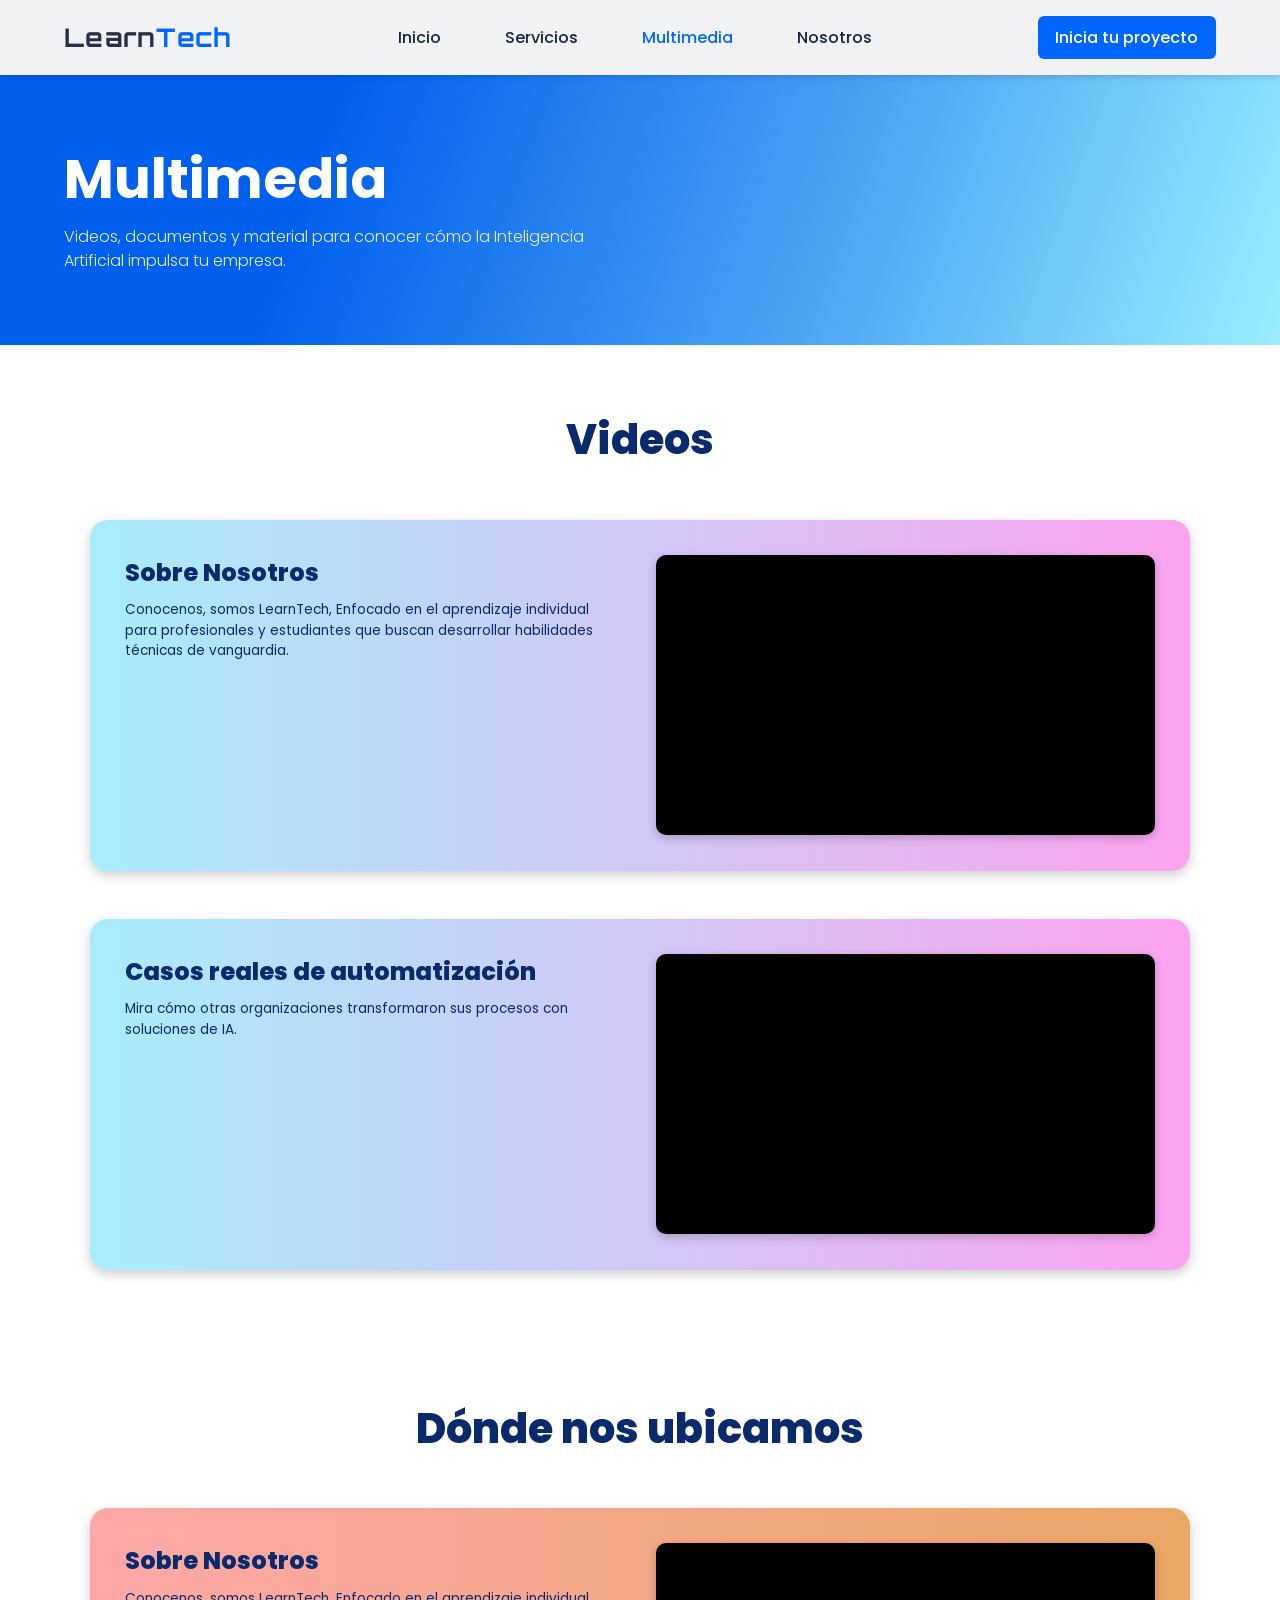
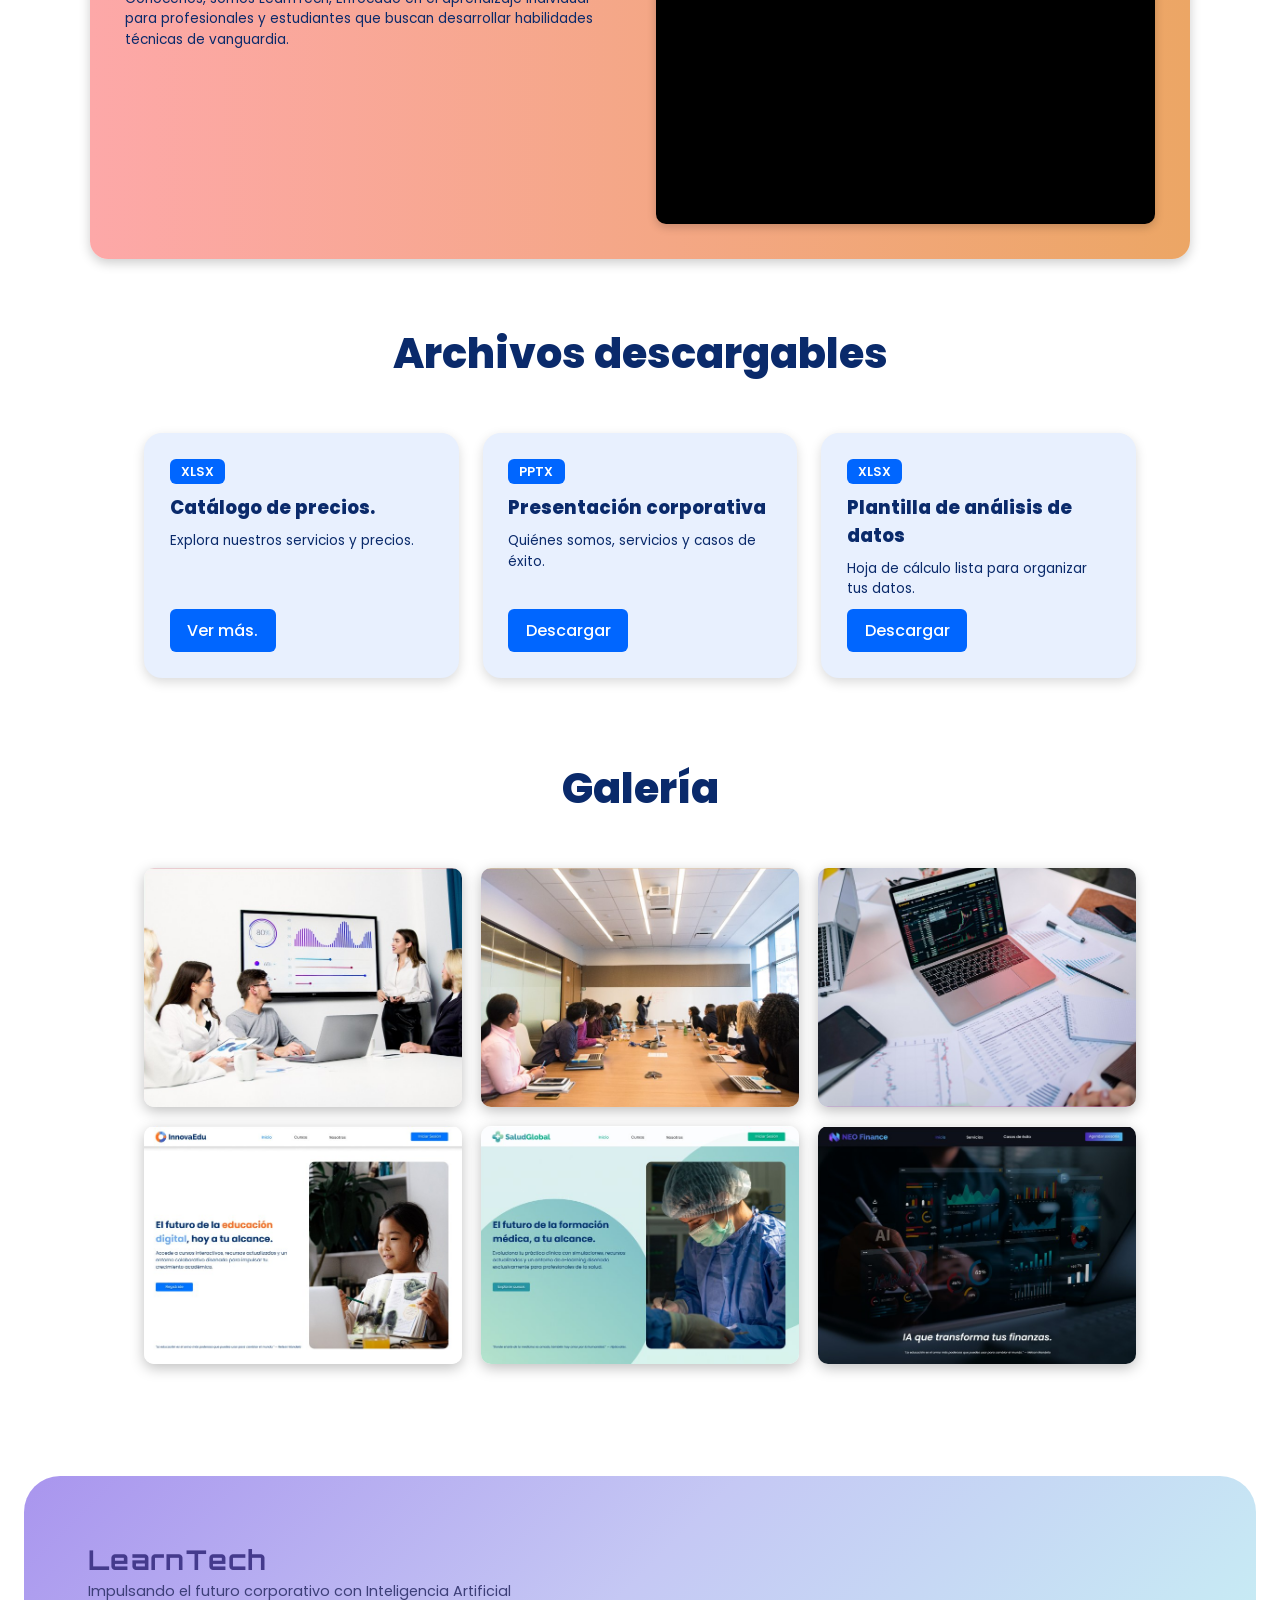
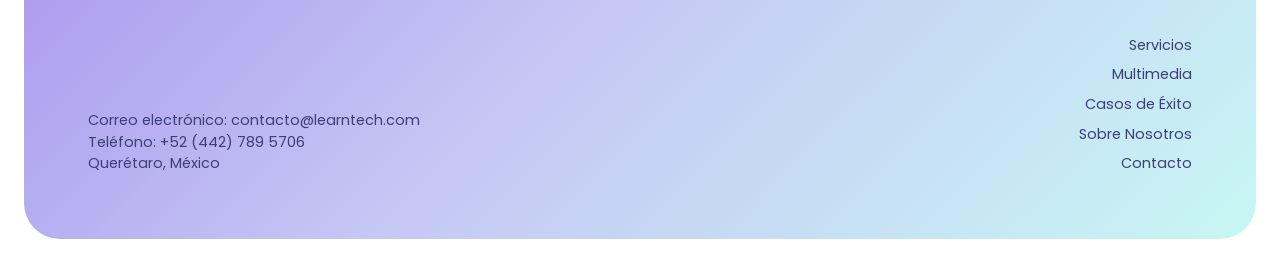
==== multimedia.html @ 66c10728 "TestN1" ====
<!DOCTYPE html>
<html lang="es"><head><meta charset="UTF-8"><meta name="viewport" content="width=device-width, initial-scale=1">
<title>Multimedia | LearnTech</title>
<link rel="preconnect" href="https://fonts.googleapis.com"><link rel="preconnect" href="https://fonts.gstatic.com" crossorigin>
<link href="https://fonts.googleapis.com/css2?family=Orbitron:wght@600;700&family=Poppins:wght@300;400;500;600;700;800&display=swap" rel="stylesheet">
<link rel="stylesheet" href="styles.css">
<script src="menu.js" defer></script></head>
<body>
<header>
  <a href="index.html" class="logo" aria-label="LearnTech, inicio">Learn<span>Tech</span></a>
  <button type="button" class="menu-btn" aria-label="Abrir menú" aria-expanded="false" aria-controls="menu"><span class="barras"></span></button>
  <div class="menu" id="menu">
    <nav aria-label="Principal"><a href="index.html">Inicio</a><a href="servicios.html">Servicios</a><a href="multimedia.html" class="activo">Multimedia</a><a href="index.html#nosotros">Nosotros</a></nav>
    <a href="agendar.html" class="btn">Inicia tu proyecto</a>
  </div>
</header>
<main>
<section class="hero-mm"><h1>Multimedia</h1><p>Videos, documentos y material para conocer cómo la Inteligencia Artificial impulsa tu empresa.</p></section>
<section class="servicios"><h2>Videos</h2>
<article class="servicio s3"><div><h3>Sobre Nosotros</h3><p>Conocenos, somos LearnTech, Enfocado en el aprendizaje individual para profesionales y estudiantes que buscan desarrollar habilidades técnicas de vanguardia.</p></div>
<div class="video"><iframe width="560" height="315" src="https://www.youtube.com/embed/Zncl08dkzGE?si=xLGqTXeInLRMfSJC" title="YouTube video player" frameborder="0" allow="accelerometer; autoplay; clipboard-write; encrypted-media; gyroscope; picture-in-picture; web-share" referrerpolicy="strict-origin-when-cross-origin" allowfullscreen></iframe></div></article>
<article class="servicio s3"><div><h3>Casos reales de automatización</h3><p>Mira cómo otras organizaciones transformaron sus procesos con soluciones de IA.</p></div>
<div class="video"><iframe src="https://www.youtube-nocookie.com/embed/VIDEO_ID_2" title="Video 2: Casos reales de automatización" loading="lazy" allow="accelerometer; encrypted-media; gyroscope; picture-in-picture" referrerpolicy="strict-origin-when-cross-origin" allowfullscreen></iframe></div></article>
</section>

<section class="servicios"><h2>Dónde nos ubicamos</h2>
<article class="servicio s2"><div><h3>Sobre Nosotros</h3><p>Conocenos, somos LearnTech, Enfocado en el aprendizaje individual para profesionales y estudiantes que buscan desarrollar habilidades técnicas de vanguardia.</p></div>
<div class="video"><iframe src="https://www.google.com/maps/embed?pb=!1m14!1m12!1m3!1d1616.3236265290393!2d-100.41390060676412!3d20.59427122419647!2m3!1f0!2f0!3f0!3m2!1i1024!2i768!4f13.1!5e0!3m2!1ses-419!2smx!4v1795124827317!5m2!1ses-419!2smx" width="400" height="300" style="border:0;" allowfullscreen="" loading="lazy" referrerpolicy="strict-origin-when-cross-origin"></iframe></div></article>

<section class="archivos"><h2>Archivos descargables</h2><div class="archivos-grid">
<article class="archivo"><span class="tipo">XLSX</span><h3>Catálogo de precios.</h3><p>Explora nuestros servicios y precios.</p><a class="btn" href="https://docs.google.com/spreadsheets/d/e/2PACX-1vR2BFp02cAA7509Tayd8s0z15B3Dk0edvCP9NL9uPC6mtkfZIy1rvbwa7gojE8yS9ogKK5jCuwJ_uyF/pubhtml" download>Ver más.</a></article>
<article class="archivo"><span class="tipo">PPTX</span><h3>Presentación corporativa</h3><p>Quiénes somos, servicios y casos de éxito.</p><a class="btn" href="archivos/presentacion-learntech.pptx" download>Descargar</a></article>
<article class="archivo"><span class="tipo">XLSX</span><h3>Plantilla de análisis de datos</h3><p>Hoja de cálculo lista para organizar tus datos.</p><a class="btn" href="archivos/plantilla-datos.xlsx" download>Descargar</a></article>
</div></section>
<section class="galeria-sec"><h2>Galería</h2><div class="galeria">
<img src="img/serv-cursos.jpg" alt="Equipo revisando gráficas en una sala de juntas" loading="lazy">
<img src="img/serv-corp.jpg" alt="Capacitación en una sala de juntas" loading="lazy">
<img src="img/serv-consultoria.jpg" alt="Laptop con gráficas y documentos" loading="lazy">
<img src="img/caso-innovaedu.jpg" alt="Sitio de InnovaEdu" loading="lazy">
<img src="img/caso-saludglobal.jpg" alt="Sitio de SaludGlobal" loading="lazy">
<img src="img/caso-neofinance.jpg" alt="Sitio de NEO Finance" loading="lazy">
</div></section>
</main>
<footer id="contacto">
  <div><p class="logo">LearnTech</p><p class="tagline">Impulsando el futuro corporativo con Inteligencia Artificial</p></div>
  <div class="pie">
    <address><p>Correo electrónico: <a href="mailto:contacto@learntech.com">contacto@learntech.com</a></p><p>Teléfono: +52 (442) 789 5706</p><p>Querétaro, México</p></address>
    <ul><li><a href="servicios.html">Servicios</a></li><li><a href="multimedia.html">Multimedia</a></li><li><a href="index.html#casos">Casos de Éxito</a></li><li><a href="index.html#nosotros">Sobre Nosotros</a></li><li><a href="agendar.html">Contacto</a></li></ul>
  </div>
</footer>
</body></html>
---- styles.css ----
/* ===== Variables ===== */
:root{--azul:#0066ff;--azul-claro:#2f8cff;--marino:#0a2a6b;--texto:#1c2540;--campo:#e8f0fe;--suave:#cfe0ff}
*{box-sizing:border-box;margin:0;padding:0}
body{font-family:'Poppins',system-ui,sans-serif;color:var(--texto);background:#fff;line-height:1.5}
a{text-decoration:none;color:inherit}
img{max-width:100%}
:focus-visible{outline:3px solid var(--azul);outline-offset:3px}
h2{font-size:clamp(1.8rem,4vw,2.6rem);font-weight:800;text-align:center;color:var(--marino)}
.logo{font-family:'Orbitron',sans-serif;font-weight:700;letter-spacing:.05em;color:#2a2f45}
.logo span{color:var(--azul)}
.btn{display:inline-flex;align-items:center;gap:.6rem;background:var(--azul);color:#fff;padding:.6rem 1.1rem;border-radius:6px;font-weight:500;transition:background .2s}
.btn:hover{background:#0050cc}
.btn-claro{background:#cfe0ff;color:var(--marino)}
.btn-claro:hover{background:#fff}

/* ===== Header ===== */
header{position:sticky;top:0;z-index:10;display:flex;align-items:center;justify-content:space-between;padding:1rem clamp(1rem,5vw,4rem);background:#f1f2f4;box-shadow:0 2px 6px rgba(0,0,0,.15)}
header .logo{font-size:1.6rem}
nav{display:flex;gap:clamp(1.5rem,5vw,4.5rem);font-weight:500}
nav a:hover,nav a.activo{color:var(--azul)}
.menu{display:contents}
.menu-btn{display:none;position:relative;width:44px;height:44px;border:0;background:none;cursor:pointer;border-radius:8px}
.barras,.barras::before,.barras::after{display:block;width:24px;height:3px;border-radius:2px;background:var(--marino);transition:transform .25s,top .25s,background .2s}
.barras{position:absolute;top:20px;left:10px}
.barras::before,.barras::after{content:"";position:absolute;left:0}
.barras::before{top:-8px}
.barras::after{top:8px}
.menu-btn[aria-expanded="true"] .barras{background:transparent}
.menu-btn[aria-expanded="true"] .barras::before{top:0;transform:rotate(45deg)}
.menu-btn[aria-expanded="true"] .barras::after{top:0;transform:rotate(-45deg)}

/* ===== Inicio ===== */
.hero{min-height:min(88vh,900px);
    margin:1.5rem;
    border-radius:20px;
    display:flex;
    align-items:flex-end;
    padding:clamp(1.5rem,4vw,2.5rem);
    background-image:url("img/pexels-googledeepmind-17485706.jpg");
    background-repeat:no-repeat;
    background-position:center center; 
    background-size: cover;     
}
.hero-texto{max-width:34rem}
.hero h1{font-size:clamp(1.8rem,4vw,2.5rem);font-weight:700;line-height:1.2;color:var(--marino)}
.hero p{font-size:clamp(1.1rem,2.2vw,1.5rem);margin:1rem 0 1.2rem;font-weight:300}
.casos{padding:4rem clamp(1rem,8vw,5rem)}
.casos-grid{display:grid;grid-template-columns:repeat(2,1fr);gap:2rem;max-width:1100px;margin:3rem auto 0}
.casos-grid img{width:100%;height:auto;display:block;border-radius:10px;box-shadow:0 4px 14px rgba(0,0,0,.25)}
.banda{height:clamp(90px,11vw,125px);margin-top:3rem;background:url("img/banda.jpg") center/cover,var(--azul)}
.equipo{padding:4.5rem clamp(1rem,8vw,5rem) 3rem}
.equipo-grid{display:flex;flex-wrap:wrap;justify-content:space-between;gap:2rem;max-width:1100px;margin:3.5rem auto 0}
.persona{width:150px;text-align:center}
.persona img{width:132px;height:132px;border-radius:50%;object-fit:cover;display:block;margin:0 auto}
.persona h3{margin-top:1rem;font-size:1.15rem;font-weight:600;color:var(--marino)}
.persona p{font-size:.85rem;line-height:1.3}

/* ===== Servicios ===== */
.hero-serv{display:flex;align-items:center;justify-content:space-between;gap:2rem;padding:clamp(2rem,6vw,4rem);min-height:900px;color:#fff;background:linear-gradient(110deg,#0060ee 25%,#4aa5f5 65%,#9aeeff)}
.hero-serv h1{font-size:clamp(2rem,5vw,3.4rem);line-height:1.2;font-weight:700}
.hero-serv p{font-weight:300;margin:1rem 0 2.5rem;opacity:.9}
.robot{width:min(420px,42vw);-webkit-mask-image:radial-gradient(closest-side,#000 68%,transparent);mask-image:radial-gradient(closest-side,#000 68%,transparent)}
.servicios{padding:4rem clamp(1rem,6vw,4.5rem)}
.servicio{display:grid;grid-template-columns:1fr 1fr;gap:2rem;align-items:start;max-width:1100px;margin:3rem auto 0;padding:2.2rem 2.2rem;border-radius:18px;box-shadow:0 4px 12px rgba(0,0,0,.2);color:var(--marino)}
.servicio h3{font-size:1.5rem;font-weight:800}
.servicio p{font-size:.85rem;margin:.6rem 0 1.6rem}
.servicio ul{list-style:none;display:grid;gap:.9rem;padding-left:1.5rem;font-weight:600;font-size:.95rem}
.servicio li::before{content:"• "}
.servicio>img{width:100%;border-radius:10px;box-shadow:0 3px 10px rgba(0,0,0,.2);display:block}
.s1{background:linear-gradient(90deg,#a8c6f8,#ffa5a5)}
.s2{background:linear-gradient(90deg,#fda8a8,#eca665)}
.s3{background:linear-gradient(90deg,#a8ecfb,#d4c4f5 55%,#fca3f0)}

/* ===== Agendar ===== */
.agendar{display:grid;grid-template-columns:minmax(220px,437px) 1fr;gap:clamp(1.5rem,5vw,4rem);padding:clamp(1.5rem,5vw,4rem) clamp(1rem,5vw,4rem)}
.foto{width:100%;height:100%;max-height:850px;object-fit:cover;border-radius:20px}
.agendar h1{font-size:clamp(1.6rem,3vw,2rem);font-weight:800;color:var(--marino);line-height:1.2}
.sub{color:var(--marino);font-size:.9rem;margin-bottom:2.2rem}
.agendar-grid{display:grid;grid-template-columns:minmax(0,330px) 1fr;gap:clamp(1.5rem,4vw,4.5rem);align-items:start}
form label,legend{display:block;font-size:.9rem;color:var(--marino);margin-top:.9rem;font-weight:500}
form input:not([type=radio]){width:100%;height:37px;border:0;border-radius:3px;background:var(--campo);padding:0 .7rem;font:inherit;margin-top:.2rem}
.tel{display:flex;align-items:center;background:var(--campo);border-radius:3px;margin-top:.2rem;padding-left:.6rem;gap:.5rem}
.tel .lada{color:#6c9cf0;border-left:1px solid #b9cff7;padding-left:.7rem;white-space:nowrap}
.pais{position:relative}
.pais>button{display:flex;align-items:center;gap:.4rem;height:37px;border:0;background:none;cursor:pointer;color:var(--marino);font-size:.8rem}
.pais>button img,#paisLista img{display:block;width:32px;height:18px;object-fit:cover;border-radius:2px}
#paisLista{position:absolute;top:100%;left:-.6rem;z-index:5;width:260px;max-height:240px;overflow-y:auto;list-style:none;background:#fff;border-radius:8px;box-shadow:0 6px 18px rgba(0,0,0,.25)}
#paisLista[hidden]{display:none}
#paisLista li{display:flex;align-items:center;gap:.6rem;padding:.5rem .8rem;cursor:pointer;font-size:.9rem}
#paisLista li span{flex:1}
#paisLista li b{font-weight:500;color:#6c9cf0}
#paisLista li:hover,#paisLista li:focus,#paisLista li[aria-selected="true"]{background:var(--campo);outline:0}
.tel input{margin:0!important}
fieldset{border:0;margin-top:1.6rem}
legend{font-weight:700;font-size:.9rem}
.op{display:flex;align-items:center;gap:.5rem;font-weight:400!important;margin-top:.5rem!important}
.op input{appearance:none;width:20px;height:20px;border-radius:50%;background:var(--campo);margin:0;flex:none}
.op input:checked{background:var(--azul);box-shadow:inset 0 0 0 5px var(--campo)}
.btn-agendar{margin-top:1.6rem;width:196px;height:48px;border:0;border-radius:6px;color:#fff;font:500 1.1rem 'Poppins',sans-serif;cursor:pointer;background:linear-gradient(90deg,#0060ee,#8fe3ff)}
.btn-agendar:hover{filter:brightness(.92)}
#msg{margin-top:1rem;font-size:.9rem;font-weight:500;color:var(--marino)}
#msg.error{color:#b3261e}
.btn-agendar:disabled{opacity:.6;cursor:wait}
.cal{background:var(--campo);border-radius:18px;padding:1.8rem 2rem;color:var(--marino)}
.cal-top{display:flex;justify-content:space-between;align-items:center;font-size:1.2rem;margin-bottom:1.5rem}
.cal-top strong{font-weight:500}.cal-top strong span{font-weight:400}
.cal-top button{background:none;border:0;font-size:1.8rem;color:var(--marino);cursor:pointer;padding:0 .4rem}
.dias{display:grid;grid-template-columns:repeat(7,1fr);gap:.9rem .5rem;text-align:center}
.dias b{font-weight:500;font-size:.9rem}
.dias button{aspect-ratio:1;max-width:49px;margin:auto;width:100%;border:0;border-radius:8px;background:#cdd7e6;color:var(--marino);font:500 1.2rem 'Poppins',sans-serif}
.dias button.ok{background:#b3d0fb;cursor:pointer}
.dias button.ok:hover{background:#8fbbf8}
.dias button.sel{background:var(--azul-claro);color:#fff}
.dias button.hoy{position:relative}
.dias button.hoy::after{content:"";position:absolute;bottom:6px;left:50%;width:4px;height:4px;margin-left:-2px;border-radius:50%;background:currentColor}
.hl{font-weight:700!important;margin-top:1.6rem!important}
select{margin-top:.5rem;margin-left:15px;width:183px;height:37px;border:0;border-radius:3px;background:var(--suave);padding:0 .6rem;font:inherit;color:var(--marino)}

/* ===== Multimedia ===== */
.hero-mm{padding:clamp(2.5rem,6vw,4.5rem) clamp(1rem,6vw,4rem);color:#fff;background:linear-gradient(110deg,#0060ee 25%,#4aa5f5 65%,#9aeeff)}
.hero-mm h1{font-size:clamp(2rem,5vw,3.4rem);font-weight:700;line-height:1.2}
.hero-mm p{max-width:36rem;font-weight:300;margin-top:.8rem;opacity:.9}
.video{position:relative;aspect-ratio:16/9;border-radius:10px;overflow:hidden;box-shadow:0 3px 10px rgba(0,0,0,.2);background:#000}
.video iframe{position:absolute;inset:0;width:100%;height:100%;border:0}
.archivos,.galeria-sec{padding:4rem clamp(1rem,6vw,4.5rem) 1rem}
.archivos-grid{display:grid;grid-template-columns:repeat(auto-fit,minmax(240px,1fr));gap:1.5rem;max-width:1100px;margin:3rem auto 0}
.archivo{display:flex;flex-direction:column;align-items:flex-start;gap:.6rem;padding:1.6rem;border-radius:18px;background:var(--campo);color:var(--marino);box-shadow:0 4px 12px rgba(0,0,0,.15)}
.archivo .tipo{padding:.2rem .7rem;border-radius:6px;background:var(--azul);color:#fff;font-size:.8rem;font-weight:600}
.archivo h3{font-size:1.15rem;font-weight:800}
.archivo p{font-size:.85rem;flex:1}
.galeria{display:grid;grid-template-columns:repeat(auto-fill,minmax(240px,1fr));gap:1.2rem;max-width:1100px;margin:3rem auto 0}
.galeria img{width:100%;aspect-ratio:4/3;object-fit:cover;border-radius:10px;box-shadow:0 4px 14px rgba(0,0,0,.25);display:block}

/* ===== Footer ===== */
footer{margin:2rem 1.5rem 1.5rem;padding:clamp(1.5rem,5vw,4.5rem);border-radius:36px;min-height:300px;display:flex;flex-direction:column;justify-content:space-between;gap:2rem;background:linear-gradient(135deg,#a995ee 0%,#c5c8f4 45%,#c8f7f4 100%);color:#3d3f78}
footer .logo{font-size:1.7rem;color:#443a8c}
.tagline{font-size:.9rem}
.pie{display:flex;justify-content:space-between;align-items:flex-end;gap:2rem;flex-wrap:wrap;font-size:.9rem}
.pie address{font-style:normal}
.pie ul{list-style:none;text-align:right;display:grid;gap:.5rem}
.pie a:hover{text-decoration:underline}

/* ===== Responsivo ===== */
@media (max-width:900px){
 .agendar,.agendar-grid,.servicio{grid-template-columns:1fr}
 .foto{max-height:420px}
 .hero-serv{flex-direction:column;align-items:flex-start}
 .robot{width:70%;align-self:center}
}
@media (max-width:720px){
 .casos-grid{grid-template-columns:1fr}
 .equipo-grid{justify-content:center}
 .pie ul{text-align:left}
}
/* Menú hamburguesa (celular y tablet) */
@media (max-width:900px){
 .menu-btn{display:block}
 .menu{display:none;position:absolute;top:100%;left:0;right:0;flex-direction:column;align-items:stretch;padding:.5rem clamp(1rem,5vw,4rem) 1.5rem;background:#f1f2f4;box-shadow:0 8px 12px rgba(0,0,0,.15)}
 header.abierto .menu{display:flex}
 .menu nav{flex-direction:column;gap:0}
 .menu nav a{padding:.9rem 0;border-bottom:1px solid rgba(0,0,0,.08)}
 .menu .btn{justify-content:center;margin-top:1.2rem}
}
/* Banner de inicio en celular: mueve la imagen a la izquierda para no chocar con el texto */
@media (max-width:768px){
 .hero{background-position:20% center} /* prueba valores entre 0% y 100%: más alto = la imagen se va más a la izquierda */
}
@media (prefers-reduced-motion:reduce){*{transition:none!important}}
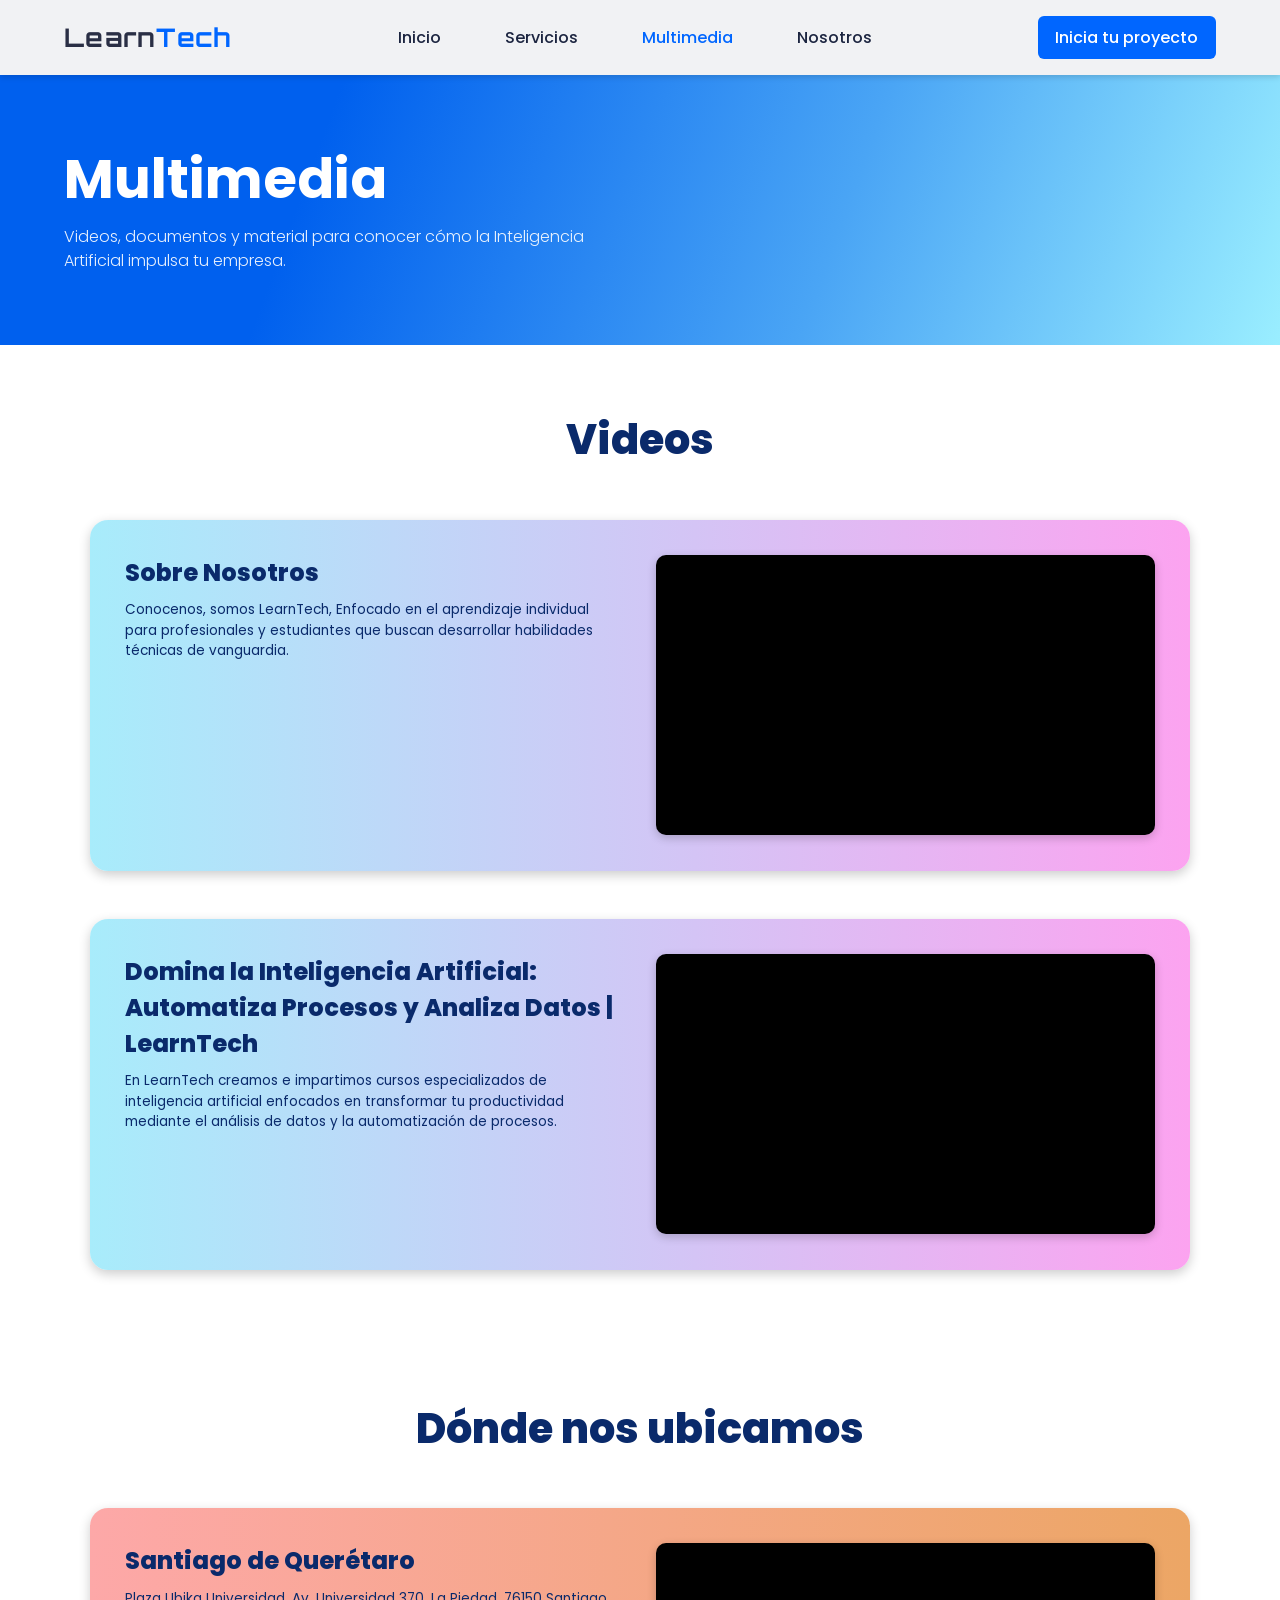
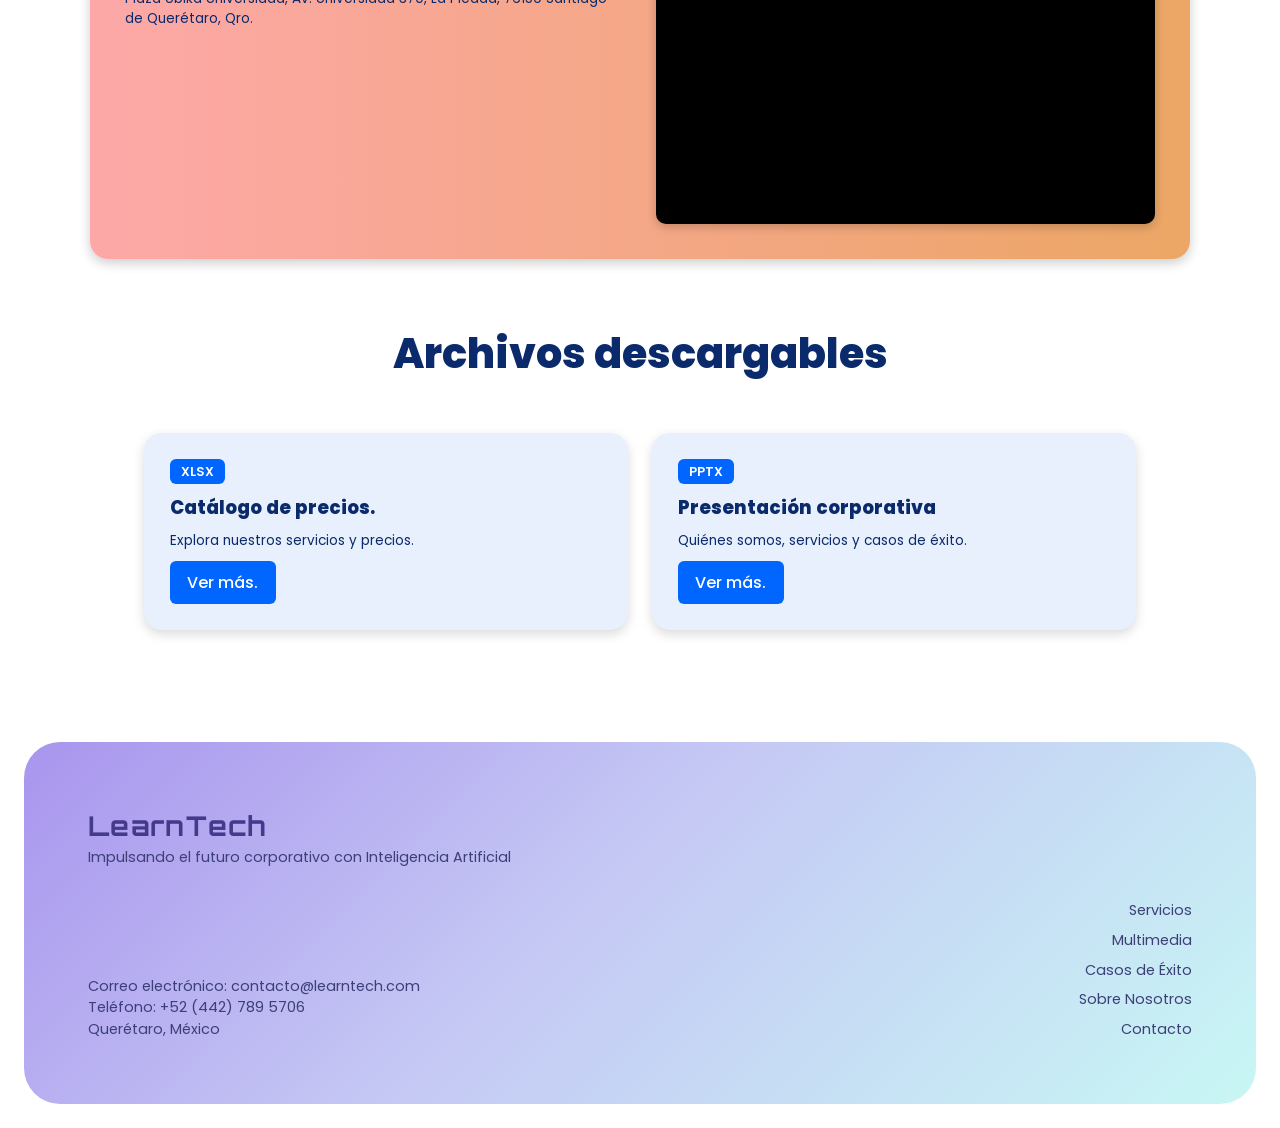
==== commit 1184f86a: "Update multimedia Location and videos" ====
--- a/multimedia.html
+++ b/multimedia.html
@@ -19,27 +19,20 @@
 <section class="servicios"><h2>Videos</h2>
 <article class="servicio s3"><div><h3>Sobre Nosotros</h3><p>Conocenos, somos LearnTech, Enfocado en el aprendizaje individual para profesionales y estudiantes que buscan desarrollar habilidades técnicas de vanguardia.</p></div>
 <div class="video"><iframe width="560" height="315" src="https://www.youtube.com/embed/Zncl08dkzGE?si=xLGqTXeInLRMfSJC" title="YouTube video player" frameborder="0" allow="accelerometer; autoplay; clipboard-write; encrypted-media; gyroscope; picture-in-picture; web-share" referrerpolicy="strict-origin-when-cross-origin" allowfullscreen></iframe></div></article>
-<article class="servicio s3"><div><h3>Casos reales de automatización</h3><p>Mira cómo otras organizaciones transformaron sus procesos con soluciones de IA.</p></div>
-<div class="video"><iframe src="https://www.youtube-nocookie.com/embed/VIDEO_ID_2" title="Video 2: Casos reales de automatización" loading="lazy" allow="accelerometer; encrypted-media; gyroscope; picture-in-picture" referrerpolicy="strict-origin-when-cross-origin" allowfullscreen></iframe></div></article>
+<article class="servicio s3"><div><h3>Domina la Inteligencia Artificial: Automatiza Procesos y Analiza Datos | LearnTech
+</h3><p>En LearnTech creamos e impartimos cursos especializados de inteligencia artificial enfocados en transformar tu productividad mediante el análisis de datos y la automatización de procesos.</p></div>
+<div class="video"><iframe width="560" height="315" src="https://www.youtube.com/embed/42JhUfExx9A?si=vrE5heXDetbPThnn" title="YouTube video player" frameborder="0" allow="accelerometer; autoplay; clipboard-write; encrypted-media; gyroscope; picture-in-picture; web-share" referrerpolicy="strict-origin-when-cross-origin" allowfullscreen></iframe></div></article>
 </section>
 
 <section class="servicios"><h2>Dónde nos ubicamos</h2>
-<article class="servicio s2"><div><h3>Sobre Nosotros</h3><p>Conocenos, somos LearnTech, Enfocado en el aprendizaje individual para profesionales y estudiantes que buscan desarrollar habilidades técnicas de vanguardia.</p></div>
+<article class="servicio s2"><div><h3>Santiago de Querétaro</h3><p>Plaza Ubika Universidad, Av. Universidad 370, La Piedad, 76150 Santiago de Querétaro, Qro.</p></div>
 <div class="video"><iframe src="https://www.google.com/maps/embed?pb=!1m14!1m12!1m3!1d1616.3236265290393!2d-100.41390060676412!3d20.59427122419647!2m3!1f0!2f0!3f0!3m2!1i1024!2i768!4f13.1!5e0!3m2!1ses-419!2smx!4v1795124827317!5m2!1ses-419!2smx" width="400" height="300" style="border:0;" allowfullscreen="" loading="lazy" referrerpolicy="strict-origin-when-cross-origin"></iframe></div></article>
 
 <section class="archivos"><h2>Archivos descargables</h2><div class="archivos-grid">
 <article class="archivo"><span class="tipo">XLSX</span><h3>Catálogo de precios.</h3><p>Explora nuestros servicios y precios.</p><a class="btn" href="https://docs.google.com/spreadsheets/d/e/2PACX-1vR2BFp02cAA7509Tayd8s0z15B3Dk0edvCP9NL9uPC6mtkfZIy1rvbwa7gojE8yS9ogKK5jCuwJ_uyF/pubhtml" download>Ver más.</a></article>
-<article class="archivo"><span class="tipo">PPTX</span><h3>Presentación corporativa</h3><p>Quiénes somos, servicios y casos de éxito.</p><a class="btn" href="archivos/presentacion-learntech.pptx" download>Descargar</a></article>
-<article class="archivo"><span class="tipo">XLSX</span><h3>Plantilla de análisis de datos</h3><p>Hoja de cálculo lista para organizar tus datos.</p><a class="btn" href="archivos/plantilla-datos.xlsx" download>Descargar</a></article>
+<article class="archivo"><span class="tipo">PPTX</span><h3>Presentación corporativa</h3><p>Quiénes somos, servicios y casos de éxito.</p><a class="btn" href="archivos/presentacion-learntech.pptx" download>Ver más.</a></article>
 </div></section>
-<section class="galeria-sec"><h2>Galería</h2><div class="galeria">
-<img src="img/serv-cursos.jpg" alt="Equipo revisando gráficas en una sala de juntas" loading="lazy">
-<img src="img/serv-corp.jpg" alt="Capacitación en una sala de juntas" loading="lazy">
-<img src="img/serv-consultoria.jpg" alt="Laptop con gráficas y documentos" loading="lazy">
-<img src="img/caso-innovaedu.jpg" alt="Sitio de InnovaEdu" loading="lazy">
-<img src="img/caso-saludglobal.jpg" alt="Sitio de SaludGlobal" loading="lazy">
-<img src="img/caso-neofinance.jpg" alt="Sitio de NEO Finance" loading="lazy">
-</div></section>
+
 </main>
 <footer id="contacto">
   <div><p class="logo">LearnTech</p><p class="tagline">Impulsando el futuro corporativo con Inteligencia Artificial</p></div>
@@ -48,4 +41,4 @@
     <ul><li><a href="servicios.html">Servicios</a></li><li><a href="multimedia.html">Multimedia</a></li><li><a href="index.html#casos">Casos de Éxito</a></li><li><a href="index.html#nosotros">Sobre Nosotros</a></li><li><a href="agendar.html">Contacto</a></li></ul>
   </div>
 </footer>
-</body></html>+</body></html>
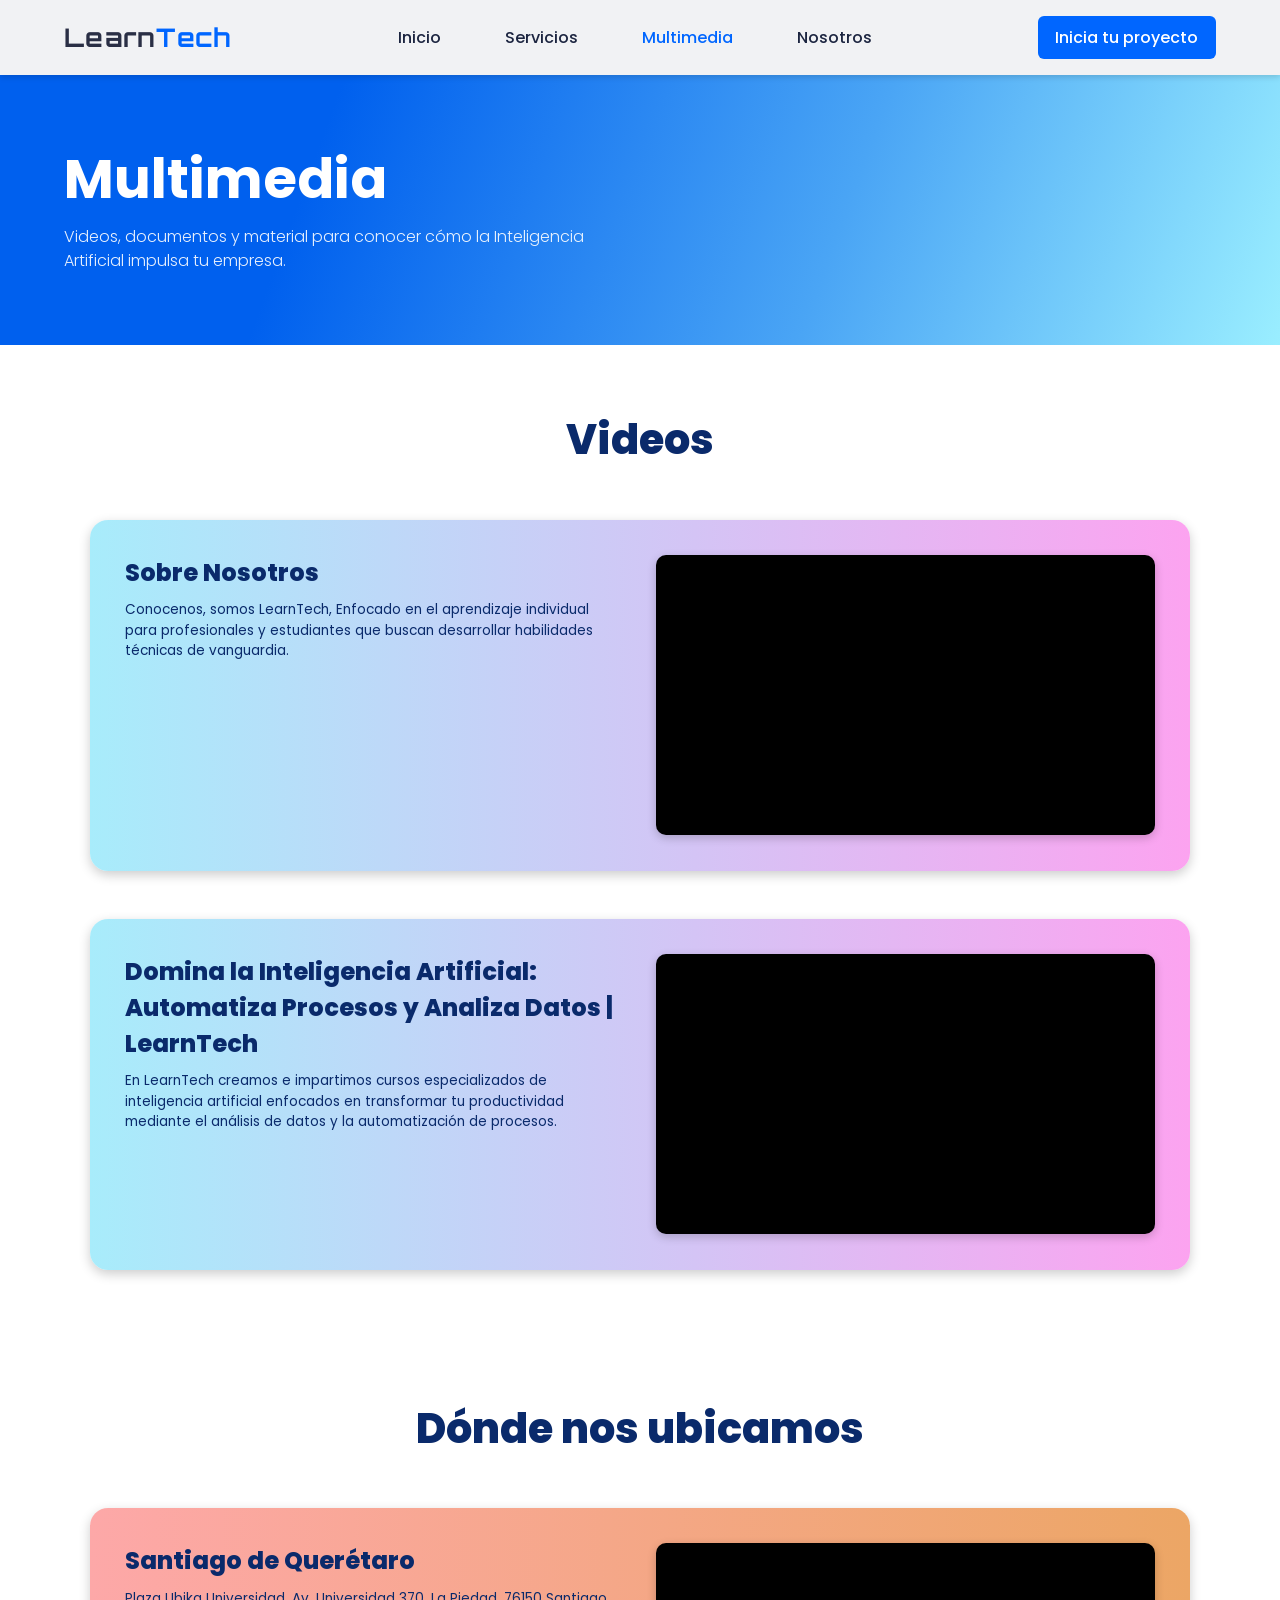
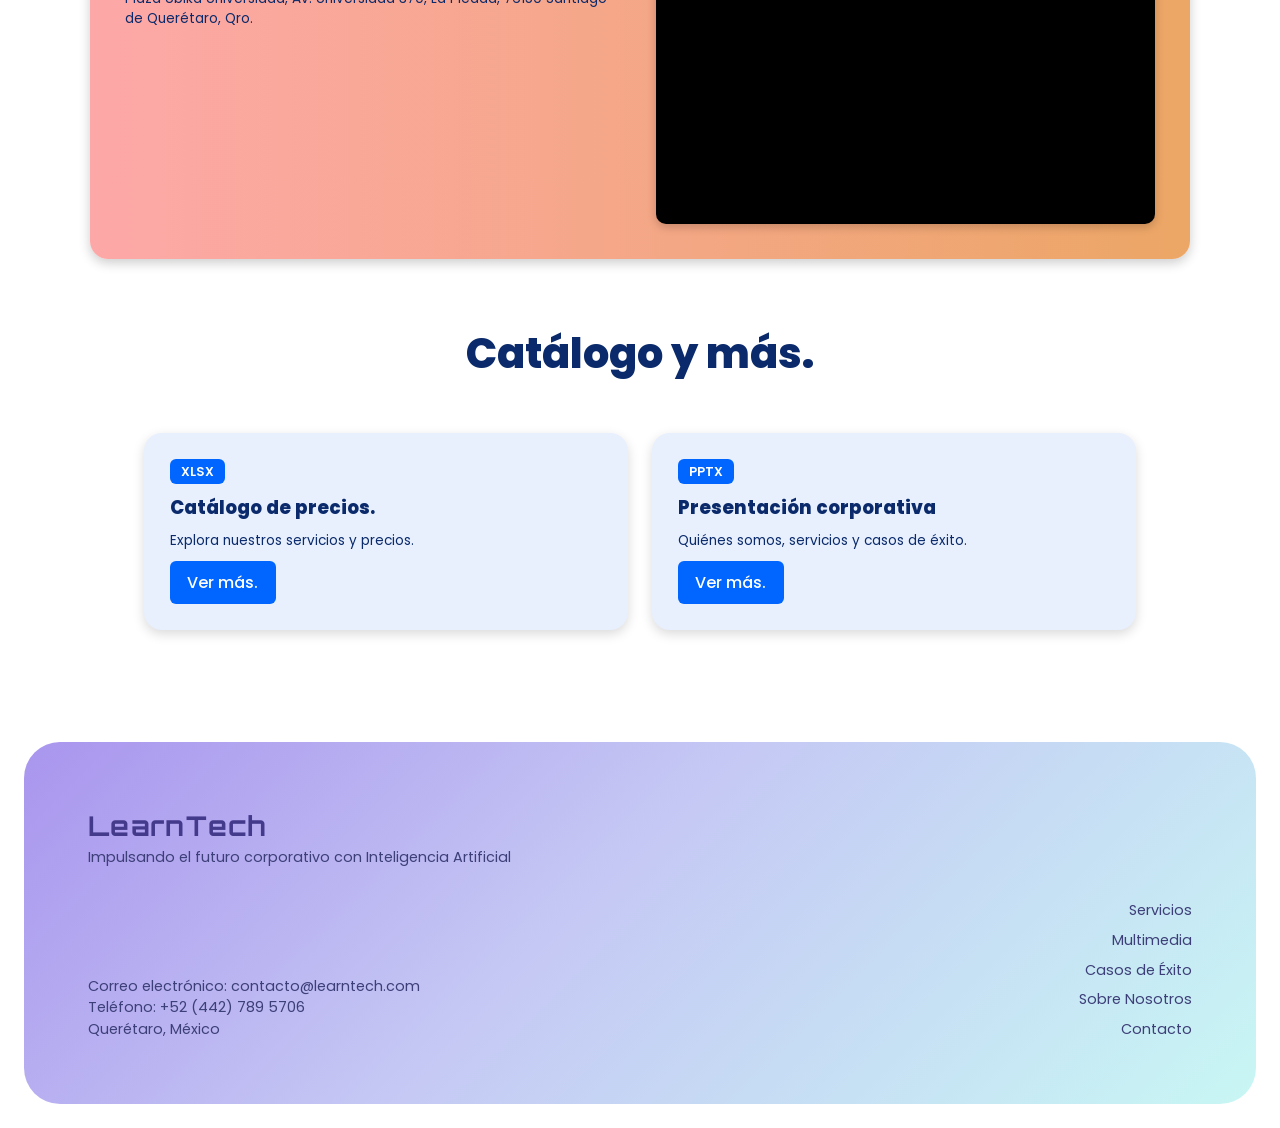
==== commit 576bf954: "Update multimedia.html" ====
--- a/multimedia.html
+++ b/multimedia.html
@@ -28,7 +28,7 @@
 <article class="servicio s2"><div><h3>Santiago de Querétaro</h3><p>Plaza Ubika Universidad, Av. Universidad 370, La Piedad, 76150 Santiago de Querétaro, Qro.</p></div>
 <div class="video"><iframe src="https://www.google.com/maps/embed?pb=!1m14!1m12!1m3!1d1616.3236265290393!2d-100.41390060676412!3d20.59427122419647!2m3!1f0!2f0!3f0!3m2!1i1024!2i768!4f13.1!5e0!3m2!1ses-419!2smx!4v1795124827317!5m2!1ses-419!2smx" width="400" height="300" style="border:0;" allowfullscreen="" loading="lazy" referrerpolicy="strict-origin-when-cross-origin"></iframe></div></article>
 
-<section class="archivos"><h2>Archivos descargables</h2><div class="archivos-grid">
+<section class="archivos"><h2>Catálogo y más.</h2><div class="archivos-grid">
 <article class="archivo"><span class="tipo">XLSX</span><h3>Catálogo de precios.</h3><p>Explora nuestros servicios y precios.</p><a class="btn" href="https://docs.google.com/spreadsheets/d/e/2PACX-1vR2BFp02cAA7509Tayd8s0z15B3Dk0edvCP9NL9uPC6mtkfZIy1rvbwa7gojE8yS9ogKK5jCuwJ_uyF/pubhtml" download>Ver más.</a></article>
 <article class="archivo"><span class="tipo">PPTX</span><h3>Presentación corporativa</h3><p>Quiénes somos, servicios y casos de éxito.</p><a class="btn" href="archivos/presentacion-learntech.pptx" download>Ver más.</a></article>
 </div></section>
